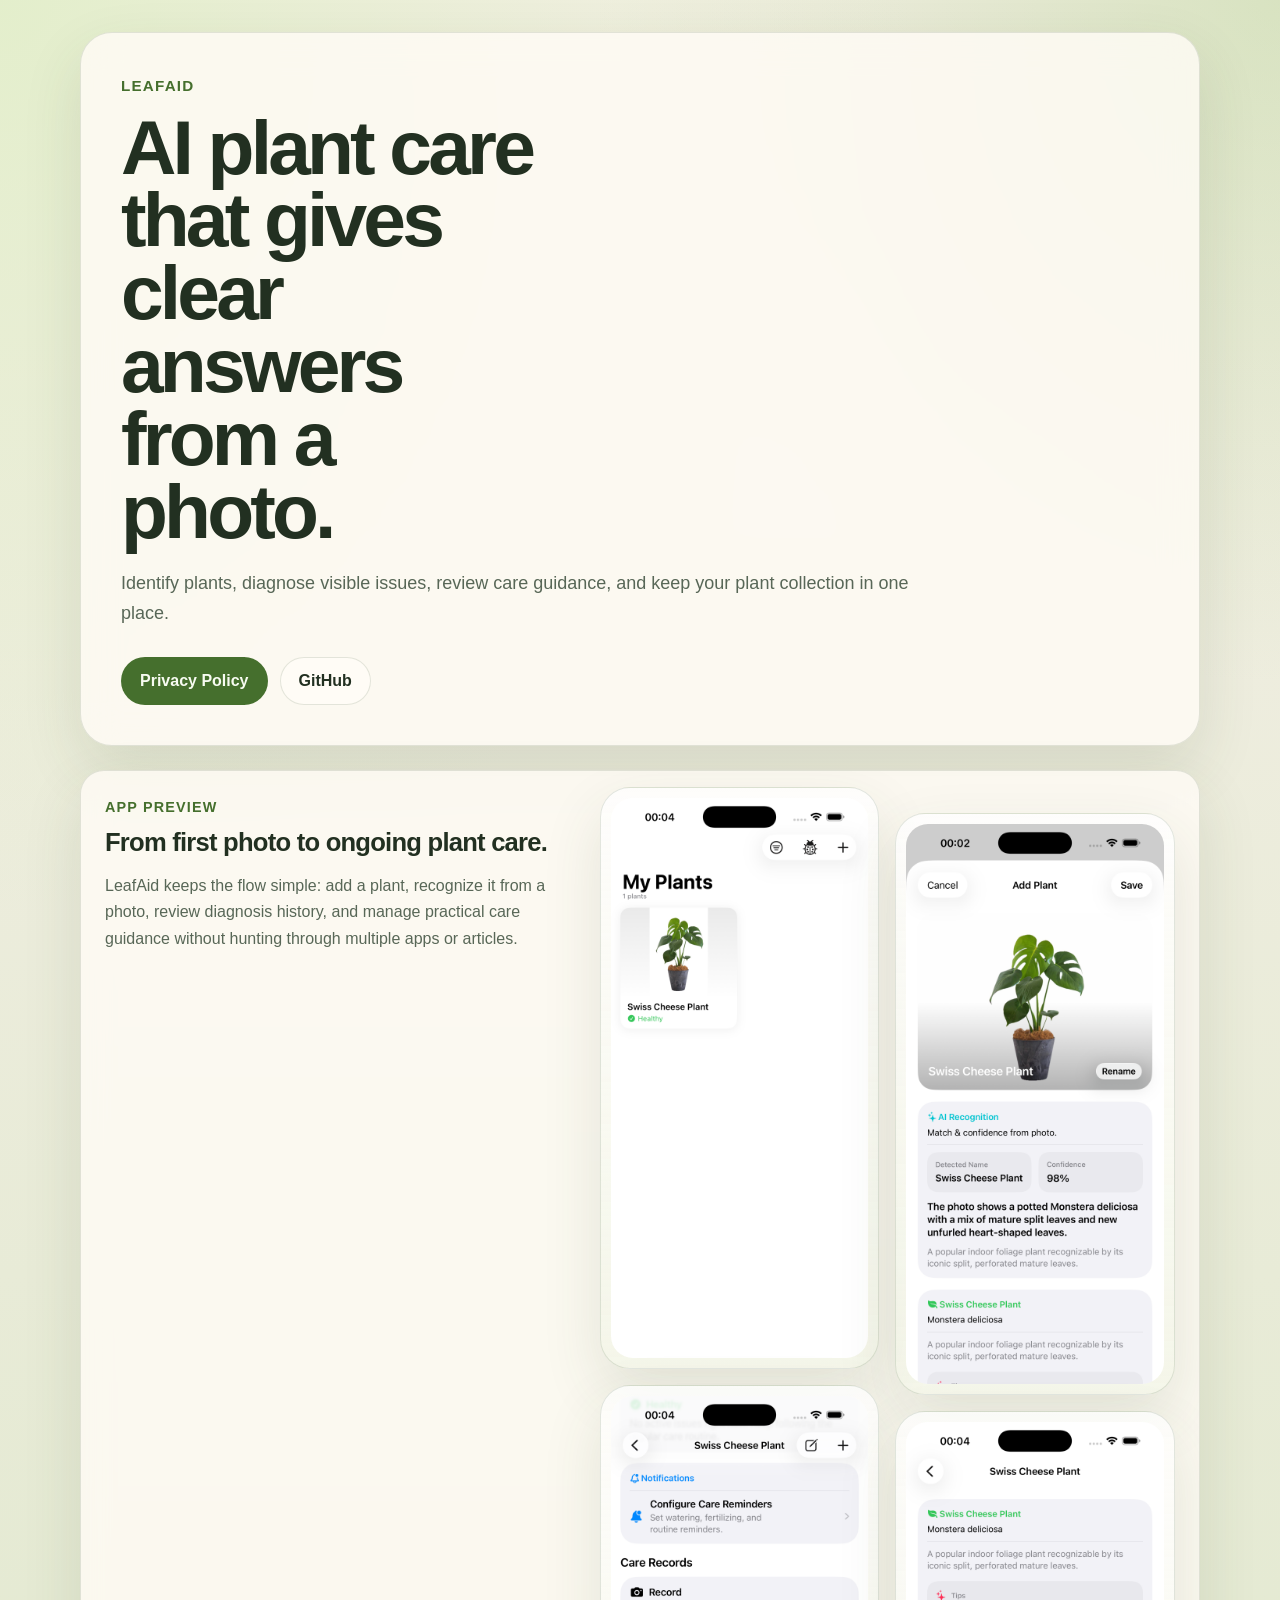
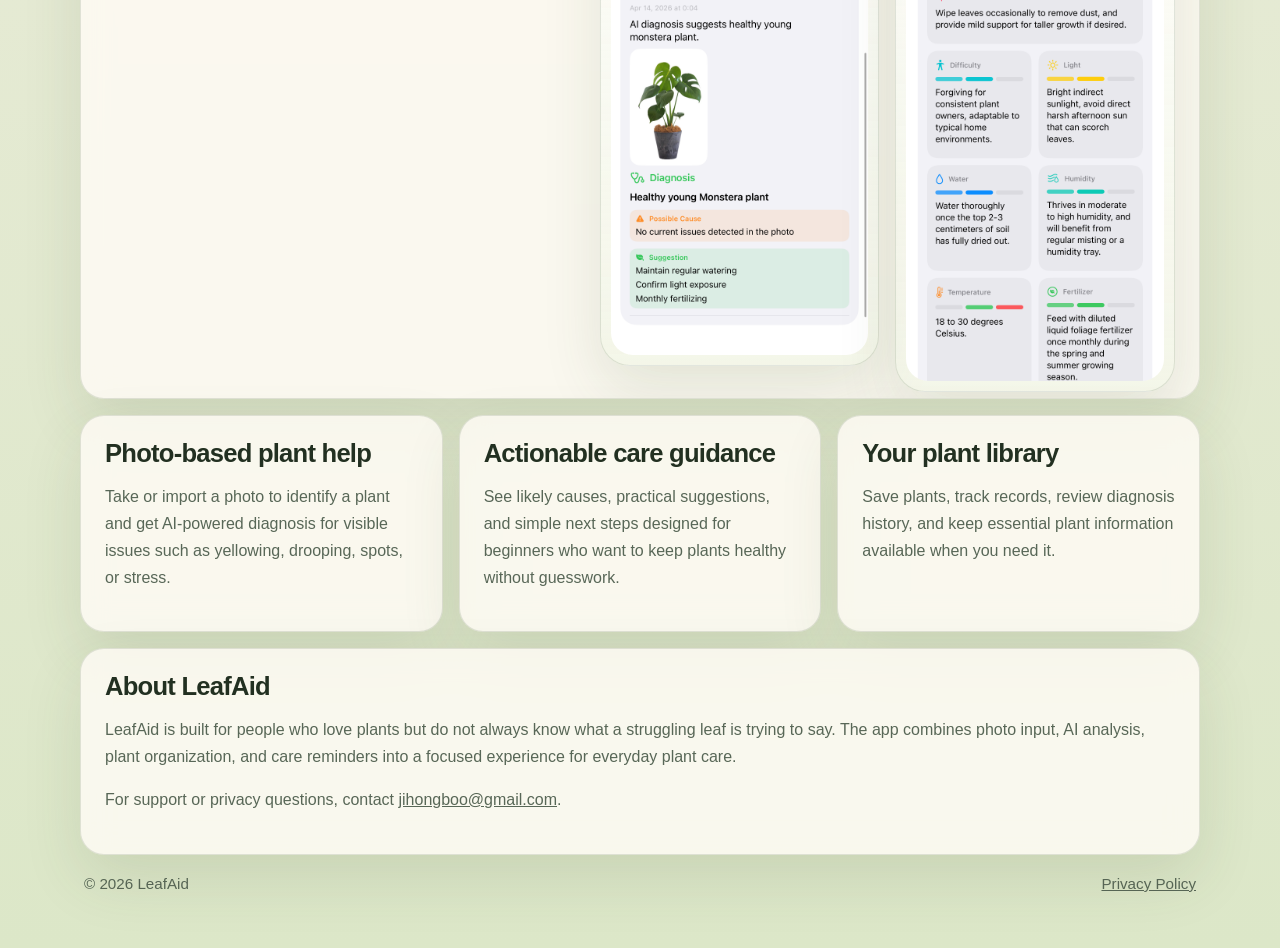
==== docs/index.html @ 262922d8 "Add GitHub Pages site and privacy policy for LeafAid" ====
<!DOCTYPE html>
<html lang="en">
<head>
  <meta charset="utf-8">
  <meta name="viewport" content="width=device-width, initial-scale=1">
  <title>LeafAid</title>
  <meta
    name="description"
    content="LeafAid is an AI plant care app that helps you identify plants, diagnose visible issues from photos, and keep your plant collection organized."
  >
  <link rel="stylesheet" href="./styles.css">
</head>
<body>
  <div class="page-shell">
    <header class="hero">
      <p class="eyebrow">LeafAid</p>
      <h1>AI plant care that gives clear answers from a photo.</h1>
      <p class="lead">
        Identify plants, diagnose visible issues, review care guidance, and keep your plant collection in one place.
      </p>
      <div class="actions">
        <a class="button button-primary" href="./privacy.html">Privacy Policy</a>
        <a class="button button-secondary" href="https://github.com/jihongboo/Plantory">GitHub</a>
      </div>
    </header>

    <main>
      <section class="showcase card">
        <div class="showcase-copy">
          <p class="section-label">App Preview</p>
          <h2>From first photo to ongoing plant care.</h2>
          <p>
            LeafAid keeps the flow simple: add a plant, recognize it from a photo, review diagnosis history, and manage practical care guidance without hunting through multiple apps or articles.
          </p>
        </div>
        <div class="showcase-grid">
          <figure class="phone-shot shot-offset-top">
            <img src="./screenshots/home.png" alt="LeafAid home screen showing a plant list">
          </figure>
          <figure class="phone-shot shot-offset-bottom">
            <img src="./screenshots/add-plant.png" alt="LeafAid add plant screen with AI recognition results">
          </figure>
          <figure class="phone-shot shot-offset-top">
            <img src="./screenshots/records.png" alt="LeafAid plant record screen with AI diagnosis">
          </figure>
          <figure class="phone-shot shot-offset-bottom">
            <img src="./screenshots/guide.png" alt="LeafAid plant information screen with care guidance">
          </figure>
        </div>
      </section>

      <section class="card-grid">
        <article class="card">
          <h2>Photo-based plant help</h2>
          <p>
            Take or import a photo to identify a plant and get AI-powered diagnosis for visible issues such as yellowing, drooping, spots, or stress.
          </p>
        </article>
        <article class="card">
          <h2>Actionable care guidance</h2>
          <p>
            See likely causes, practical suggestions, and simple next steps designed for beginners who want to keep plants healthy without guesswork.
          </p>
        </article>
        <article class="card">
          <h2>Your plant library</h2>
          <p>
            Save plants, track records, review diagnosis history, and keep essential plant information available when you need it.
          </p>
        </article>
      </section>

      <section class="card details">
        <h2>About LeafAid</h2>
        <p>
          LeafAid is built for people who love plants but do not always know what a struggling leaf is trying to say. The app combines photo input, AI analysis, plant organization, and care reminders into a focused experience for everyday plant care.
        </p>
        <p>
          For support or privacy questions, contact
          <a href="mailto:jihongboo@gmail.com">jihongboo@gmail.com</a>.
        </p>
      </section>
    </main>

    <footer class="site-footer">
      <span>© 2026 LeafAid</span>
      <a href="./privacy.html">Privacy Policy</a>
    </footer>
  </div>
</body>
</html>
---- docs/styles.css ----
:root {
  color-scheme: light dark;
  --bg: #f4efe6;
  --bg-accent: #dce7c8;
  --surface: rgba(255, 252, 246, 0.82);
  --surface-strong: rgba(255, 252, 246, 0.96);
  --text: #223021;
  --muted: #586757;
  --line: rgba(60, 84, 52, 0.14);
  --primary: #456f2d;
  --primary-strong: #375723;
  --shadow: 0 24px 60px rgba(54, 77, 39, 0.12);
}

@media (prefers-color-scheme: dark) {
  :root {
    --bg: #172116;
    --bg-accent: #2b4028;
    --surface: rgba(29, 39, 28, 0.76);
    --surface-strong: rgba(29, 39, 28, 0.92);
    --text: #eef5e7;
    --muted: #b7c6b1;
    --line: rgba(214, 229, 209, 0.14);
    --primary: #a6d270;
    --primary-strong: #b8df87;
    --shadow: 0 26px 60px rgba(0, 0, 0, 0.28);
  }
}

* {
  box-sizing: border-box;
}

html {
  font-size: 16px;
}

body {
  margin: 0;
  font-family: "SF Pro Display", "SF Pro Text", "Segoe UI", sans-serif;
  color: var(--text);
  background:
    radial-gradient(circle at top left, rgba(223, 238, 197, 0.8), transparent 32%),
    radial-gradient(circle at top right, rgba(167, 205, 127, 0.36), transparent 24%),
    linear-gradient(180deg, var(--bg), var(--bg-accent));
  min-height: 100vh;
}

a {
  color: inherit;
}

.page-shell {
  width: min(1120px, calc(100% - 32px));
  margin: 0 auto;
  padding: 32px 0 56px;
}

.hero {
  padding: 40px;
  border: 1px solid var(--line);
  border-radius: 32px;
  background: var(--surface);
  backdrop-filter: blur(18px);
  -webkit-backdrop-filter: blur(18px);
  box-shadow: var(--shadow);
}

.hero-compact {
  padding-bottom: 28px;
}

.eyebrow {
  margin: 0 0 12px;
  color: var(--primary);
  font-size: 0.95rem;
  font-weight: 700;
  letter-spacing: 0.08em;
  text-transform: uppercase;
}

h1 {
  margin: 0;
  max-width: 10ch;
  font-size: clamp(2.8rem, 6vw, 5.4rem);
  line-height: 0.95;
  letter-spacing: -0.05em;
}

h2 {
  margin: 0 0 12px;
  font-size: clamp(1.25rem, 2vw, 1.7rem);
  line-height: 1.08;
  letter-spacing: -0.03em;
}

.lead,
p,
li {
  font-size: 1rem;
  line-height: 1.68;
  color: var(--muted);
}

.lead {
  max-width: 52rem;
  margin: 20px 0 0;
  font-size: 1.125rem;
}

.actions {
  display: flex;
  flex-wrap: wrap;
  gap: 12px;
  margin-top: 28px;
}

.button {
  display: inline-flex;
  align-items: center;
  justify-content: center;
  min-height: 48px;
  padding: 0 18px;
  border-radius: 999px;
  border: 1px solid var(--line);
  text-decoration: none;
  font-weight: 700;
}

.button-primary {
  background: var(--primary);
  color: #f7fbf1;
  border-color: transparent;
}

.button-primary:hover {
  background: var(--primary-strong);
}

.button-secondary {
  background: var(--surface-strong);
}

main {
  margin-top: 24px;
}

.card-grid {
  display: grid;
  grid-template-columns: repeat(3, minmax(0, 1fr));
  gap: 16px;
}

.showcase {
  display: grid;
  grid-template-columns: minmax(0, 0.9fr) minmax(0, 1.1fr);
  gap: 24px;
  margin-bottom: 16px;
  overflow: hidden;
}

.showcase-copy {
  padding-right: 8px;
}

.section-label {
  margin: 0 0 10px;
  color: var(--primary);
  font-size: 0.9rem;
  font-weight: 700;
  letter-spacing: 0.08em;
  text-transform: uppercase;
}

.showcase-grid {
  display: grid;
  grid-template-columns: repeat(2, minmax(0, 1fr));
  gap: 16px;
  align-items: start;
}

.phone-shot {
  margin: 0;
  padding: 10px;
  border: 1px solid var(--line);
  border-radius: 30px;
  background: linear-gradient(180deg, rgba(255, 255, 255, 0.74), rgba(235, 242, 224, 0.42));
  box-shadow: var(--shadow);
}

.phone-shot img {
  display: block;
  width: 100%;
  height: auto;
  border-radius: 22px;
}

.shot-offset-top {
  transform: translateY(-8px);
}

.shot-offset-bottom {
  transform: translateY(18px);
}

.card {
  padding: 24px;
  border: 1px solid var(--line);
  border-radius: 24px;
  background: var(--surface);
  backdrop-filter: blur(14px);
  -webkit-backdrop-filter: blur(14px);
  box-shadow: var(--shadow);
}

.details {
  margin-top: 16px;
}

.policy {
  display: grid;
  gap: 16px;
}

ul {
  margin: 0;
  padding-left: 20px;
}

.site-footer {
  display: flex;
  justify-content: space-between;
  gap: 12px;
  margin-top: 20px;
  padding: 0 4px;
  color: var(--muted);
  font-size: 0.95rem;
}

@media (max-width: 840px) {
  .page-shell {
    width: min(100% - 20px, 1120px);
    padding-top: 20px;
  }

  .hero,
  .card {
    padding: 22px;
    border-radius: 24px;
  }

  .card-grid {
    grid-template-columns: 1fr;
  }

  .showcase {
    grid-template-columns: 1fr;
  }

  .showcase-grid {
    grid-template-columns: repeat(2, minmax(0, 1fr));
  }

  .shot-offset-top,
  .shot-offset-bottom {
    transform: none;
  }

  h1 {
    max-width: none;
  }

  .site-footer {
    flex-direction: column;
  }
}

@media (max-width: 560px) {
  .showcase-grid {
    grid-template-columns: 1fr;
  }
}
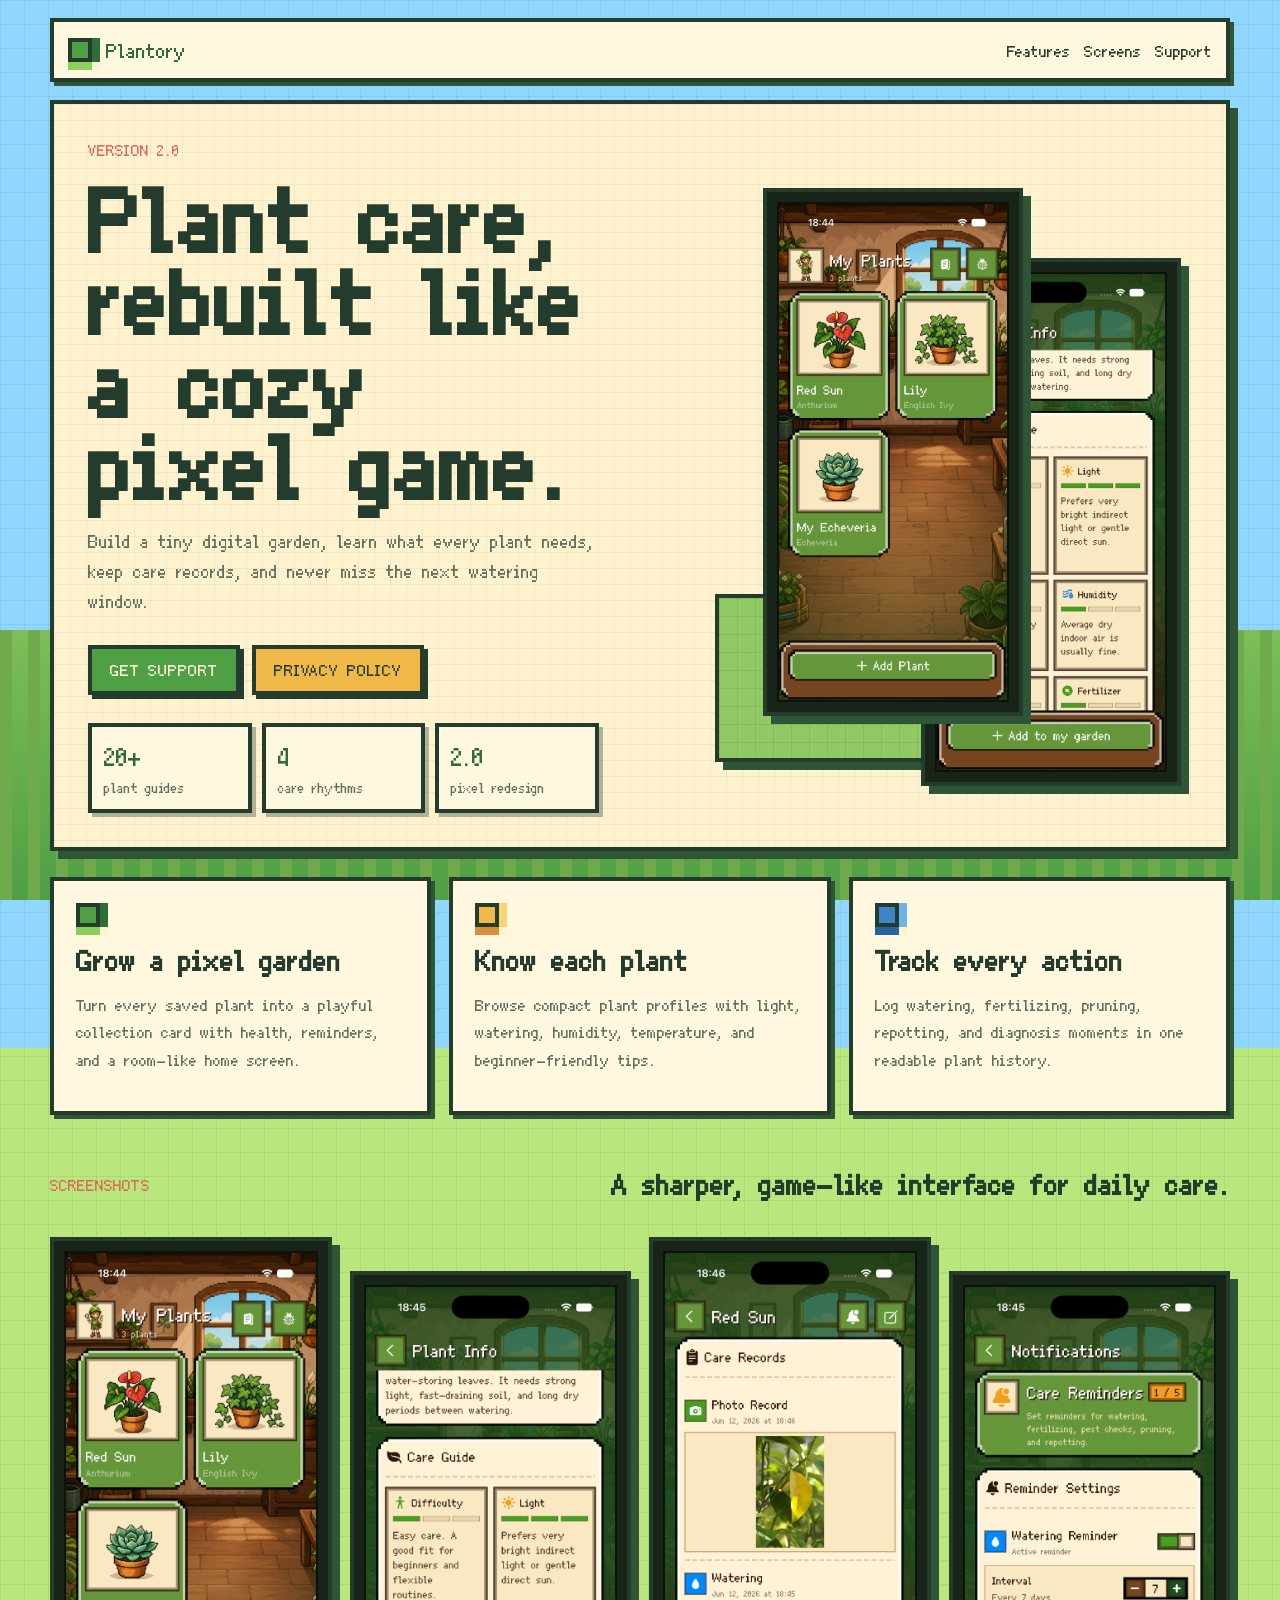
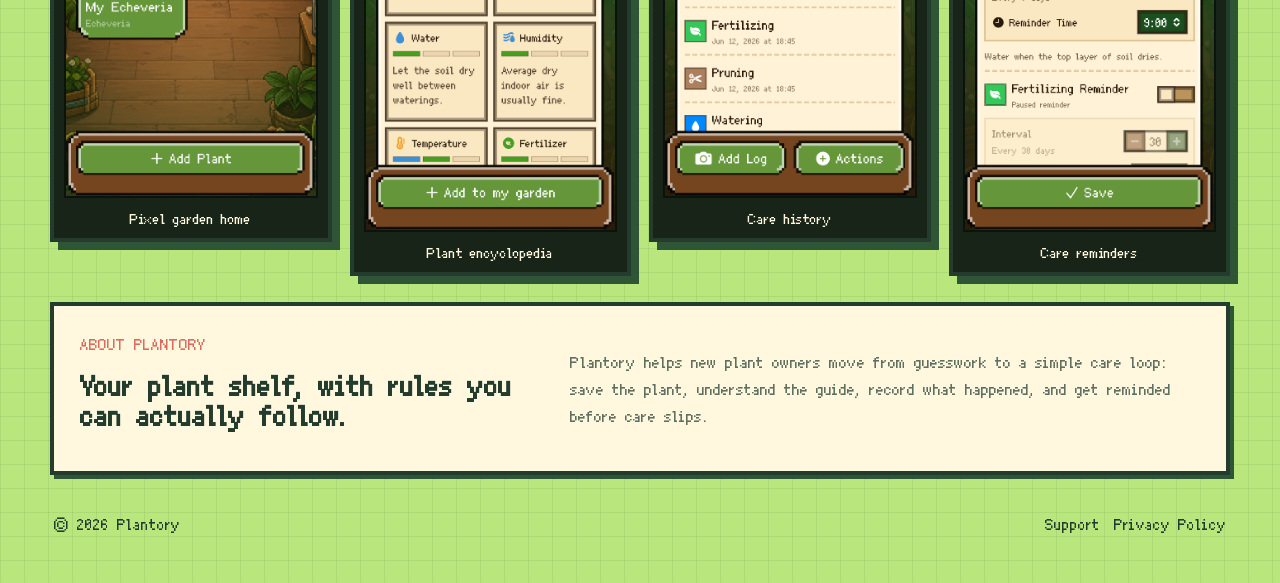
==== commit 4a00732f: "Refresh Plantory home and docs branding" ====
--- a/docs/index.html
+++ b/docs/index.html
@@ -3,88 +3,132 @@
 <head>
   <meta charset="utf-8">
   <meta name="viewport" content="width=device-width, initial-scale=1">
-  <title>LeafAid</title>
+  <title>Plantory</title>
   <meta
     name="description"
-    content="LeafAid is an AI plant care app that helps you identify plants, diagnose visible issues from photos, and keep your plant collection organized."
+    content="Plantory is a pixel game style plant care app for building a playful plant collection, tracking care, and learning every plant's needs."
   >
+  <link rel="icon" href="./favicon.svg" type="image/svg+xml">
   <link rel="stylesheet" href="./styles.css">
 </head>
 <body>
   <div class="page-shell">
-    <header class="hero">
-      <p class="eyebrow">LeafAid</p>
-      <h1>AI plant care that gives clear answers from a photo.</h1>
-      <p class="lead">
-        Identify plants, diagnose visible issues, review care guidance, and keep your plant collection in one place.
-      </p>
-      <div class="actions">
-        <a class="button button-primary" href="./privacy.html">Privacy Policy</a>
-        <a class="button button-secondary" href="https://github.com/jihongboo/Plantory">GitHub</a>
-      </div>
+    <header class="site-header" aria-label="Plantory navigation">
+      <a class="brand" href="./index.html" aria-label="Plantory home">
+        <span class="brand-mark" aria-hidden="true"></span>
+        <span>Plantory</span>
+      </a>
+      <nav class="nav-links" aria-label="Main navigation">
+        <a href="#features">Features</a>
+        <a href="#screens">Screens</a>
+        <a href="./support.html">Support</a>
+      </nav>
     </header>
 
     <main>
-      <section class="showcase card">
-        <div class="showcase-copy">
-          <p class="section-label">App Preview</p>
-          <h2>From first photo to ongoing plant care.</h2>
-          <p>
-            LeafAid keeps the flow simple: add a plant, recognize it from a photo, review diagnosis history, and manage practical care guidance without hunting through multiple apps or articles.
+      <section class="hero">
+        <div class="hero-copy">
+          <p class="eyebrow">Version 2.0</p>
+          <h1>Plant care, rebuilt like a cozy pixel game.</h1>
+          <p class="lead">
+            Build a tiny digital garden, learn what every plant needs, keep care records, and never miss the next watering window.
           </p>
+          <div class="actions">
+            <a class="button button-primary" href="./support.html">Get Support</a>
+            <a class="button button-secondary" href="./privacy.html">Privacy Policy</a>
+          </div>
+          <dl class="hero-stats" aria-label="Plantory 2.0 highlights">
+            <div>
+              <dt>20+</dt>
+              <dd>plant guides</dd>
+            </div>
+            <div>
+              <dt>4</dt>
+              <dd>care rhythms</dd>
+            </div>
+            <div>
+              <dt>2.0</dt>
+              <dd>pixel redesign</dd>
+            </div>
+          </dl>
         </div>
-        <div class="showcase-grid">
-          <figure class="phone-shot shot-offset-top">
-            <img src="./screenshots/home.png" alt="LeafAid home screen showing a plant list">
+
+        <div class="hero-stage" id="screens" aria-label="Plantory app screenshots">
+          <figure class="phone-shot hero-phone hero-phone-primary">
+            <img src="./screenshots/plant-list.png" alt="Plantory pixel game style plant list screen">
           </figure>
-          <figure class="phone-shot shot-offset-bottom">
-            <img src="./screenshots/add-plant.png" alt="LeafAid add plant screen with AI recognition results">
-          </figure>
-          <figure class="phone-shot shot-offset-top">
-            <img src="./screenshots/records.png" alt="LeafAid plant record screen with AI diagnosis">
-          </figure>
-          <figure class="phone-shot shot-offset-bottom">
-            <img src="./screenshots/guide.png" alt="LeafAid plant information screen with care guidance">
+          <figure class="phone-shot hero-phone hero-phone-secondary">
+            <img src="./screenshots/plant-info.png" alt="Plantory plant encyclopedia screen with pixel cards">
           </figure>
         </div>
       </section>
 
-      <section class="card-grid">
-        <article class="card">
-          <h2>Photo-based plant help</h2>
+      <section class="feature-strip" id="features" aria-label="Plantory core features">
+        <article class="feature-card accent-leaf">
+          <span class="pixel-icon" aria-hidden="true"></span>
+          <h2>Grow a pixel garden</h2>
           <p>
-            Take or import a photo to identify a plant and get AI-powered diagnosis for visible issues such as yellowing, drooping, spots, or stress.
+            Turn every saved plant into a playful collection card with health, reminders, and a room-like home screen.
           </p>
         </article>
-        <article class="card">
-          <h2>Actionable care guidance</h2>
+        <article class="feature-card accent-sun">
+          <span class="pixel-icon" aria-hidden="true"></span>
+          <h2>Know each plant</h2>
           <p>
-            See likely causes, practical suggestions, and simple next steps designed for beginners who want to keep plants healthy without guesswork.
+            Browse compact plant profiles with light, watering, humidity, temperature, and beginner-friendly tips.
           </p>
         </article>
-        <article class="card">
-          <h2>Your plant library</h2>
+        <article class="feature-card accent-water">
+          <span class="pixel-icon" aria-hidden="true"></span>
+          <h2>Track every action</h2>
           <p>
-            Save plants, track records, review diagnosis history, and keep essential plant information available when you need it.
+            Log watering, fertilizing, pruning, repotting, and diagnosis moments in one readable plant history.
           </p>
         </article>
       </section>
 
-      <section class="card details">
-        <h2>About LeafAid</h2>
+      <section class="screens-section" aria-label="More Plantory screens">
+        <div class="section-heading">
+          <p class="section-label">Screenshots</p>
+          <h2>A sharper, game-like interface for daily care.</h2>
+        </div>
+        <div class="screen-grid">
+          <figure class="phone-shot">
+            <img src="./screenshots/plant-list.png" alt="Plantory home screen showing a pixel plant list">
+            <figcaption>Pixel garden home</figcaption>
+          </figure>
+          <figure class="phone-shot">
+            <img src="./screenshots/plant-info.png" alt="Plantory plant information screen showing care details">
+            <figcaption>Plant encyclopedia</figcaption>
+          </figure>
+          <figure class="phone-shot">
+            <img src="./screenshots/plant-records.png" alt="Plantory plant records screen showing care logs">
+            <figcaption>Care history</figcaption>
+          </figure>
+          <figure class="phone-shot">
+            <img src="./screenshots/notification.png" alt="Plantory notification settings screen for care reminders">
+            <figcaption>Care reminders</figcaption>
+          </figure>
+        </div>
+      </section>
+
+      <section class="about-panel">
+        <div>
+          <p class="section-label">About Plantory</p>
+          <h2>Your plant shelf, with rules you can actually follow.</h2>
+        </div>
         <p>
-          LeafAid is built for people who love plants but do not always know what a struggling leaf is trying to say. The app combines photo input, AI analysis, plant organization, and care reminders into a focused experience for everyday plant care.
-        </p>
-        <p>
-          For support or privacy questions, contact
-          <a href="mailto:jihongboo@gmail.com">jihongboo@gmail.com</a>.
+          Plantory helps new plant owners move from guesswork to a simple care loop: save the plant, understand the guide, record what happened, and get reminded before care slips.
         </p>
       </section>
     </main>
 
     <footer class="site-footer">
-      <span>© 2026 LeafAid</span>
-      <a href="./privacy.html">Privacy Policy</a>
+      <span>© 2026 Plantory</span>
+      <span class="footer-links">
+        <a href="./support.html">Support</a>
+        <a href="./privacy.html">Privacy Policy</a>
+      </span>
     </footer>
   </div>
 </body>
--- a/docs/styles.css
+++ b/docs/styles.css
@@ -1,30 +1,25 @@
+@font-face {
+  font-family: "Fusion Pixel";
+  src: url("./fonts/FusionPixel10pxProportionalZH_Hans.ttf") format("truetype");
+  font-display: swap;
+}
+
 :root {
-  color-scheme: light dark;
-  --bg: #f4efe6;
-  --bg-accent: #dce7c8;
-  --surface: rgba(255, 252, 246, 0.82);
-  --surface-strong: rgba(255, 252, 246, 0.96);
-  --text: #223021;
-  --muted: #586757;
-  --line: rgba(60, 84, 52, 0.14);
-  --primary: #456f2d;
-  --primary-strong: #375723;
-  --shadow: 0 24px 60px rgba(54, 77, 39, 0.12);
-}
-
-@media (prefers-color-scheme: dark) {
-  :root {
-    --bg: #172116;
-    --bg-accent: #2b4028;
-    --surface: rgba(29, 39, 28, 0.76);
-    --surface-strong: rgba(29, 39, 28, 0.92);
-    --text: #eef5e7;
-    --muted: #b7c6b1;
-    --line: rgba(214, 229, 209, 0.14);
-    --primary: #a6d270;
-    --primary-strong: #b8df87;
-    --shadow: 0 26px 60px rgba(0, 0, 0, 0.28);
-  }
+  color-scheme: light;
+  --sky: #8fd7ff;
+  --paper: #fff2cf;
+  --paper-light: #fff8df;
+  --ink: #243c2d;
+  --muted: #5f6f60;
+  --leaf: #4f9f45;
+  --leaf-dark: #2f6c37;
+  --water: #3c86c8;
+  --sun: #f0b847;
+  --berry: #dc6a5d;
+  --soil: #8b5a3c;
+  --line: #243c2d;
+  --shadow: #2e5536;
+  --pixel: 4px;
 }
 
 * {
@@ -33,79 +28,163 @@
 
 html {
   font-size: 16px;
+  scroll-behavior: smooth;
 }
 
 body {
   margin: 0;
-  font-family: "SF Pro Display", "SF Pro Text", "Segoe UI", sans-serif;
-  color: var(--text);
+  font-family: "Fusion Pixel", "SF Pro Text", "Segoe UI", sans-serif;
+  color: var(--ink);
   background:
-    radial-gradient(circle at top left, rgba(223, 238, 197, 0.8), transparent 32%),
-    radial-gradient(circle at top right, rgba(167, 205, 127, 0.36), transparent 24%),
-    linear-gradient(180deg, var(--bg), var(--bg-accent));
+    linear-gradient(90deg, rgba(36, 60, 45, 0.08) 1px, transparent 1px),
+    linear-gradient(180deg, rgba(36, 60, 45, 0.08) 1px, transparent 1px),
+    linear-gradient(180deg, var(--sky) 0 48%, #b9e67d 48% 100%);
+  background-size: 24px 24px, 24px 24px, 100% 100%;
   min-height: 100vh;
+}
+
+body::before {
+  position: fixed;
+  inset: auto 0 0;
+  z-index: -1;
+  height: 30vh;
+  content: "";
+  background:
+    linear-gradient(90deg, #6fab4d 0 12px, transparent 12px 28px) 0 0 / 28px 28px,
+    linear-gradient(180deg, #7dbe57, #4f9f45);
+  image-rendering: pixelated;
 }
 
 a {
   color: inherit;
 }
 
+img {
+  max-width: 100%;
+}
+
 .page-shell {
-  width: min(1120px, calc(100% - 32px));
+  width: min(1180px, calc(100% - 32px));
   margin: 0 auto;
-  padding: 32px 0 56px;
+  padding: 18px 0 48px;
+}
+
+.site-header {
+  display: flex;
+  align-items: center;
+  justify-content: space-between;
+  gap: 18px;
+  min-height: 64px;
+  margin-bottom: 18px;
+  padding: 12px 14px;
+  border: var(--pixel) solid var(--line);
+  background: var(--paper-light);
+  box-shadow: var(--pixel) var(--pixel) 0 var(--shadow);
+}
+
+.brand,
+.nav-links,
+.footer-links {
+  display: inline-flex;
+  align-items: center;
+  gap: 14px;
+}
+
+.brand {
+  text-decoration: none;
+  font-size: 1.25rem;
+  color: var(--leaf-dark);
+}
+
+.brand-mark,
+.pixel-icon {
+  width: 24px;
+  height: 24px;
+  border: var(--pixel) solid var(--line);
+  background: var(--leaf);
+  box-shadow:
+    8px 0 0 var(--leaf-dark),
+    0 8px 0 #8bcf5c,
+    8px 8px 0 var(--paper);
+  image-rendering: pixelated;
+}
+
+.nav-links a,
+.site-footer a {
+  text-decoration: none;
+}
+
+.nav-links a:hover,
+.site-footer a:hover {
+  color: var(--leaf-dark);
 }
 
 .hero {
-  padding: 40px;
-  border: 1px solid var(--line);
-  border-radius: 32px;
-  background: var(--surface);
-  backdrop-filter: blur(18px);
-  -webkit-backdrop-filter: blur(18px);
-  box-shadow: var(--shadow);
+  display: grid;
+  grid-template-columns: minmax(0, 0.95fr) minmax(420px, 1.05fr);
+  align-items: center;
+  gap: 28px;
+  min-height: calc(100vh - 154px);
+  padding: 34px;
+  border: var(--pixel) solid var(--line);
+  background:
+    linear-gradient(90deg, rgba(36, 60, 45, 0.06) 1px, transparent 1px),
+    linear-gradient(180deg, rgba(36, 60, 45, 0.06) 1px, transparent 1px),
+    var(--paper);
+  background-size: 16px 16px, 16px 16px, auto;
+  box-shadow: 8px 8px 0 var(--shadow);
+  overflow: hidden;
 }
 
 .hero-compact {
-  padding-bottom: 28px;
-}
-
-.eyebrow {
+  display: block;
+  min-height: auto;
+}
+
+.hero-copy {
+  max-width: 560px;
+}
+
+.eyebrow,
+.section-label {
   margin: 0 0 12px;
-  color: var(--primary);
+  color: var(--berry);
   font-size: 0.95rem;
-  font-weight: 700;
-  letter-spacing: 0.08em;
   text-transform: uppercase;
+}
+
+h1,
+h2,
+h3,
+p {
+  overflow-wrap: anywhere;
 }
 
 h1 {
   margin: 0;
-  max-width: 10ch;
-  font-size: clamp(2.8rem, 6vw, 5.4rem);
-  line-height: 0.95;
-  letter-spacing: -0.05em;
+  max-width: 12ch;
+  font-size: clamp(3rem, 7vw, 6.6rem);
+  line-height: 0.92;
 }
 
 h2 {
   margin: 0 0 12px;
-  font-size: clamp(1.25rem, 2vw, 1.7rem);
+  font-size: clamp(1.35rem, 2.2vw, 2rem);
   line-height: 1.08;
-  letter-spacing: -0.03em;
 }
 
 .lead,
 p,
 li {
   font-size: 1rem;
-  line-height: 1.68;
+  line-height: 1.7;
   color: var(--muted);
 }
 
 .lead {
-  max-width: 52rem;
+  max-width: 42rem;
   margin: 20px 0 0;
-  font-size: 1.125rem;
+  font-size: 1.12rem;
 }
 
 .actions {
@@ -119,98 +198,194 @@
   display: inline-flex;
   align-items: center;
   justify-content: center;
-  min-height: 48px;
+  min-height: 50px;
   padding: 0 18px;
-  border-radius: 999px;
-  border: 1px solid var(--line);
+  border: var(--pixel) solid var(--line);
+  background: var(--paper-light);
+  box-shadow: var(--pixel) var(--pixel) 0 var(--line);
+  color: var(--ink);
   text-decoration: none;
-  font-weight: 700;
+  text-transform: uppercase;
+}
+
+.button:hover {
+  transform: translate(2px, 2px);
+  box-shadow: 2px 2px 0 var(--line);
 }
 
 .button-primary {
-  background: var(--primary);
-  color: #f7fbf1;
-  border-color: transparent;
-}
-
-.button-primary:hover {
-  background: var(--primary-strong);
+  background: var(--leaf);
+  color: var(--paper-light);
 }
 
 .button-secondary {
-  background: var(--surface-strong);
-}
-
-main {
-  margin-top: 24px;
-}
-
-.card-grid {
+  background: var(--sun);
+}
+
+.hero-stats {
   display: grid;
   grid-template-columns: repeat(3, minmax(0, 1fr));
-  gap: 16px;
-}
-
-.showcase {
-  display: grid;
-  grid-template-columns: minmax(0, 0.9fr) minmax(0, 1.1fr);
-  gap: 24px;
-  margin-bottom: 16px;
-  overflow: hidden;
-}
-
-.showcase-copy {
-  padding-right: 8px;
-}
-
-.section-label {
-  margin: 0 0 10px;
-  color: var(--primary);
+  gap: 10px;
+  max-width: 520px;
+  margin: 28px 0 0;
+}
+
+.hero-stats div {
+  padding: 12px;
+  border: var(--pixel) solid var(--line);
+  background: var(--paper-light);
+  box-shadow: var(--pixel) var(--pixel) 0 rgba(36, 60, 45, 0.35);
+}
+
+.hero-stats dt {
+  font-size: 1.55rem;
+  color: var(--leaf-dark);
+}
+
+.hero-stats dd {
+  margin: 4px 0 0;
+  color: var(--muted);
   font-size: 0.9rem;
-  font-weight: 700;
-  letter-spacing: 0.08em;
-  text-transform: uppercase;
-}
-
-.showcase-grid {
-  display: grid;
-  grid-template-columns: repeat(2, minmax(0, 1fr));
-  gap: 16px;
-  align-items: start;
+}
+
+.hero-stage {
+  position: relative;
+  min-height: 610px;
+}
+
+.hero-stage::before {
+  position: absolute;
+  right: 5%;
+  bottom: 18px;
+  width: 78%;
+  height: 160px;
+  content: "";
+  border: var(--pixel) solid var(--line);
+  background:
+    linear-gradient(90deg, rgba(36, 60, 45, 0.1) 1px, transparent 1px),
+    linear-gradient(180deg, rgba(36, 60, 45, 0.1) 1px, transparent 1px),
+    #91c965;
+  background-size: 18px 18px, 18px 18px, auto;
+  box-shadow: 8px 8px 0 var(--shadow);
 }
 
 .phone-shot {
   margin: 0;
   padding: 10px;
-  border: 1px solid var(--line);
-  border-radius: 30px;
-  background: linear-gradient(180deg, rgba(255, 255, 255, 0.74), rgba(235, 242, 224, 0.42));
-  box-shadow: var(--shadow);
+  border: var(--pixel) solid var(--line);
+  background: #172417;
+  box-shadow: 8px 8px 0 var(--shadow);
 }
 
 .phone-shot img {
   display: block;
   width: 100%;
   height: auto;
-  border-radius: 22px;
-}
-
-.shot-offset-top {
-  transform: translateY(-8px);
-}
-
-.shot-offset-bottom {
-  transform: translateY(18px);
-}
-
+  border: 2px solid #0b130d;
+  image-rendering: auto;
+}
+
+.hero-phone {
+  position: absolute;
+  width: min(46%, 285px);
+}
+
+.hero-phone-primary {
+  right: 30%;
+  top: 18px;
+  z-index: 2;
+}
+
+.hero-phone-secondary {
+  right: 2%;
+  top: 88px;
+  z-index: 1;
+}
+
+.feature-strip,
+.screen-grid {
+  display: grid;
+  grid-template-columns: repeat(3, minmax(0, 1fr));
+  gap: 18px;
+  margin-top: 26px;
+}
+
+.feature-card,
+.card,
+.about-panel {
+  border: var(--pixel) solid var(--line);
+  background: var(--paper-light);
+  box-shadow: var(--pixel) var(--pixel) 0 var(--shadow);
+}
+
+.feature-card,
 .card {
-  padding: 24px;
-  border: 1px solid var(--line);
-  border-radius: 24px;
-  background: var(--surface);
-  backdrop-filter: blur(14px);
-  -webkit-backdrop-filter: blur(14px);
-  box-shadow: var(--shadow);
+  padding: 22px;
+}
+
+.feature-card .pixel-icon {
+  display: block;
+  margin-bottom: 18px;
+}
+
+.accent-leaf .pixel-icon {
+  background: var(--leaf);
+}
+
+.accent-sun .pixel-icon {
+  background: var(--sun);
+  box-shadow:
+    8px 0 0 #f7d573,
+    0 8px 0 #d88f37,
+    8px 8px 0 var(--paper);
+}
+
+.accent-water .pixel-icon {
+  background: var(--water);
+  box-shadow:
+    8px 0 0 #6eb4e5,
+    0 8px 0 #25659e,
+    8px 8px 0 var(--paper);
+}
+
+.screens-section {
+  margin-top: 54px;
+}
+
+.section-heading {
+  display: flex;
+  align-items: end;
+  justify-content: space-between;
+  gap: 24px;
+  margin-bottom: 18px;
+}
+
+.section-heading h2 {
+  max-width: 620px;
+}
+
+.screen-grid {
+  grid-template-columns: repeat(4, minmax(0, 1fr));
+  align-items: start;
+}
+
+.screen-grid .phone-shot:nth-child(even) {
+  margin-top: 34px;
+}
+
+figcaption {
+  margin-top: 10px;
+  color: var(--paper-light);
+  font-size: 0.9rem;
+  text-align: center;
+}
+
+.about-panel {
+  display: grid;
+  grid-template-columns: minmax(0, 0.85fr) minmax(0, 1.15fr);
+  gap: 24px;
+  margin-top: 26px;
+  padding: 26px;
 }
 
 .details {
@@ -220,6 +395,7 @@
 .policy {
   display: grid;
   gap: 16px;
+  margin-top: 20px;
 }
 
 ul {
@@ -231,52 +407,116 @@
   display: flex;
   justify-content: space-between;
   gap: 12px;
-  margin-top: 20px;
-  padding: 0 4px;
-  color: var(--muted);
+  margin-top: 24px;
+  padding: 14px 4px 0;
+  color: var(--ink);
   font-size: 0.95rem;
 }
 
-@media (max-width: 840px) {
+@media (max-width: 980px) {
+  .hero {
+    grid-template-columns: 1fr;
+    min-height: auto;
+  }
+
+  .hero-copy {
+    max-width: none;
+  }
+
+  .hero-stage {
+    min-height: 560px;
+  }
+
+  .hero-phone-primary {
+    left: 16%;
+    right: auto;
+  }
+
+  .hero-phone-secondary {
+    right: 16%;
+  }
+
+  .feature-strip,
+  .screen-grid,
+  .about-panel {
+    grid-template-columns: 1fr 1fr;
+  }
+}
+
+@media (max-width: 680px) {
   .page-shell {
-    width: min(100% - 20px, 1120px);
-    padding-top: 20px;
+    width: min(100% - 20px, 1180px);
+    padding-top: 10px;
+  }
+
+  .site-header,
+  .site-footer,
+  .section-heading {
+    align-items: flex-start;
+    flex-direction: column;
+  }
+
+  .nav-links {
+    flex-wrap: wrap;
   }
 
   .hero,
-  .card {
-    padding: 22px;
-    border-radius: 24px;
-  }
-
-  .card-grid {
-    grid-template-columns: 1fr;
-  }
-
-  .showcase {
-    grid-template-columns: 1fr;
-  }
-
-  .showcase-grid {
-    grid-template-columns: repeat(2, minmax(0, 1fr));
-  }
-
-  .shot-offset-top,
-  .shot-offset-bottom {
-    transform: none;
+  .feature-card,
+  .card,
+  .about-panel {
+    padding: 18px;
   }
 
   h1 {
     max-width: none;
-  }
-
-  .site-footer {
-    flex-direction: column;
-  }
-}
-
-@media (max-width: 560px) {
-  .showcase-grid {
+    font-size: clamp(2.6rem, 11vw, 3.8rem);
+  }
+
+  .feature-strip,
+  .screen-grid,
+  .about-panel {
     grid-template-columns: 1fr;
   }
-}
+
+  .hero-stats {
+    grid-template-columns: repeat(3, minmax(0, 1fr));
+  }
+
+  .hero-stats div {
+    padding: 10px 8px;
+  }
+
+  .hero-stats dt {
+    font-size: 1.25rem;
+  }
+
+  .hero-stats dd {
+    font-size: 0.75rem;
+  }
+
+  .hero-stage {
+    display: grid;
+    grid-template-columns: repeat(2, minmax(0, 1fr));
+    gap: 12px;
+    min-height: auto;
+  }
+
+  .hero-stage::before {
+    display: none;
+  }
+
+  .hero-phone {
+    position: static;
+    width: 100%;
+    margin: 0 auto;
+  }
+
+  .screen-grid .phone-shot:nth-child(even) {
+    margin-top: 0;
+  }
+
+  .actions,
+  .button {
+    width: 100%;
+  }
+}
